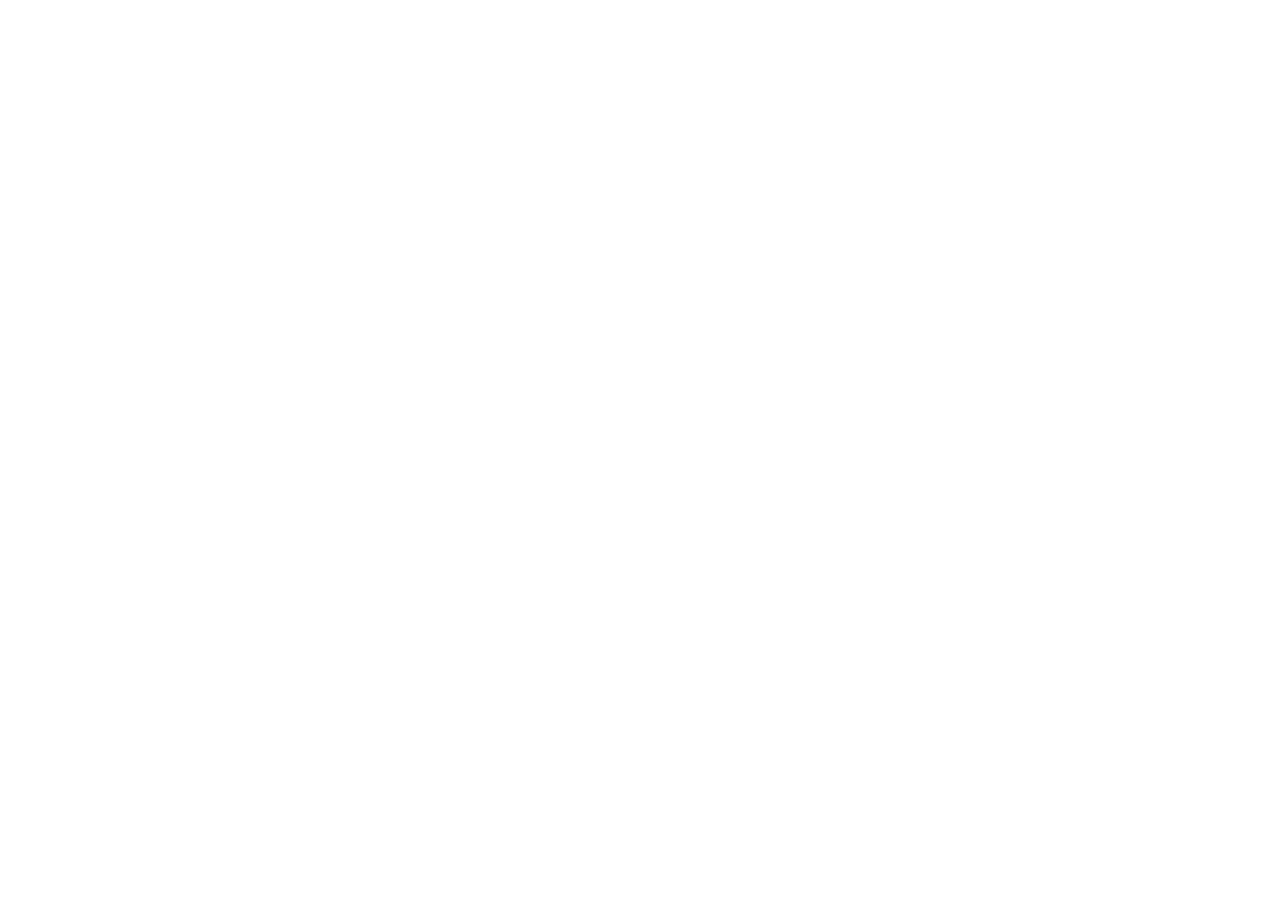
==== Day 1 Expanding Cards/index.htm @ eecd6eff "practice" ====
<!DOCTYPE html>
<html lang="en">
  <head>
    <meta charset="utf-8" />
    <meta name="author" content="Abhishek Soren" />
    <meta name="viewport" content="width=device-width, initial-scale=1" />
    <link rel="stylesheet"
      href="https://cdnjs.cloudflare.com/ajax/libs/font-awesome/6.6.0/css/all.min.css"
      integrity="sha512-Kc323vGBEqzTmouAECnVceyQqyqdsSiqLQISBL29aUW4U/M7pSPA/gEUZQqv1cwx4OnYxTxve5UMg5GT6L4JJg=="
      crossorigin="anonymous" referrerpolicy="no-referrer" />
    <link rel="stylesheet" href="./style/main.css" />
    <title></title>
  </head>
  <body>
    <!-- code -->

    <script src=".script/script.js" async defer></script>
  </body>
</html>
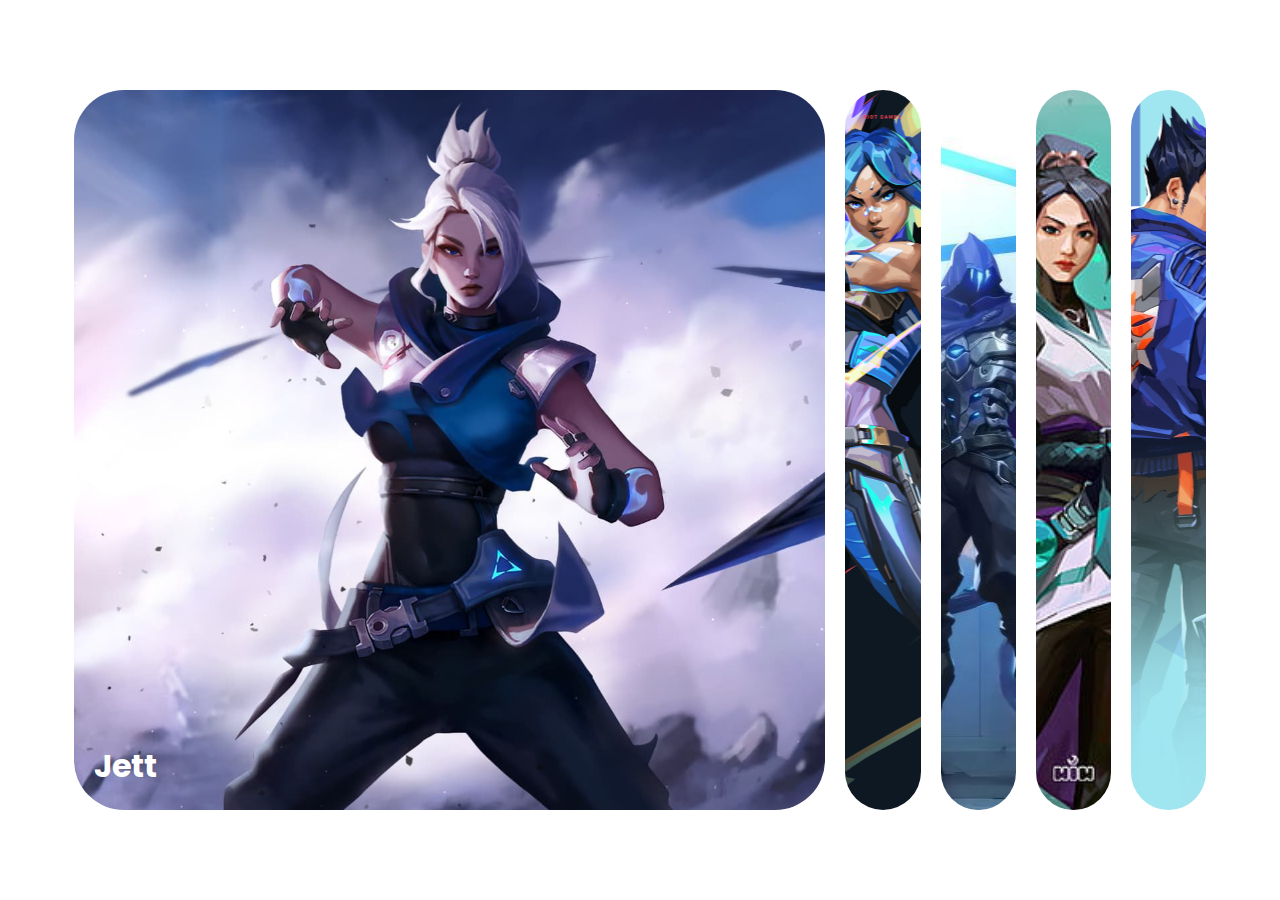
==== commit 3055f4ca: "update" ====
--- a/Day 1 Expanding Cards/index.htm
+++ b/Day 1 Expanding Cards/index.htm
@@ -9,10 +9,33 @@
       integrity="sha512-Kc323vGBEqzTmouAECnVceyQqyqdsSiqLQISBL29aUW4U/M7pSPA/gEUZQqv1cwx4OnYxTxve5UMg5GT6L4JJg=="
       crossorigin="anonymous" referrerpolicy="no-referrer" />
     <link rel="stylesheet" href="./style/main.css" />
-    <title></title>
+    <title>Expanding Cards</title>
   </head>
   <body>
     <!-- code -->
+    <div class="container">
+      <div class="panel active"
+        style="background-image: url('./assets/jett.jpeg');">
+        <h2>jett</h2>
+      </div>
+      <div class="panel"
+        style="background-image: url('./assets/neon.png');">
+        <h2>neon</h2>
+      </div>
+      <div class="panel"
+        style="background-image: url('./assets/omen.jpeg');">
+        <h2>omen</h2>
+      </div>
+      <div class="panel"
+        style="background-image: url('./assets/sage.jpg');">
+        <h2>sage</h2>
+      </div>
+      <div class="panel"
+        style="background-image: url('./assets/yoru.png');">
+        <h2>yoru</h2>
+      </div>
+
+    </div>
 
     <script src=".script/script.js" async defer></script>
   </body>
--- a/Day 1 Expanding Cards/style/main.css
+++ b/Day 1 Expanding Cards/style/main.css
@@ -0,0 +1,54 @@
+@import url("https://fonts.googleapis.com/css2?family=Dancing+Script:wght@400..700&family=Josefin+Sans:ital,wght@0,100..700;1,100..700&family=Nunito:ital,wght@0,200..1000;1,200..1000&family=Poppins:ital,wght@0,100;0,200;0,300;0,400;0,500;0,600;0,700;0,800;0,900;1,100;1,200;1,300;1,400;1,500;1,600;1,700;1,800;1,900&display=swap");
+* {
+  box-sizing: border-box;
+}
+
+body {
+  font-family: "Poppins", sans-serif;
+  margin: 0;
+  display: flex;
+  flex-direction: column;
+  align-items: center;
+  justify-content: center;
+  height: 100vh;
+  overflow: hidden;
+  margin: 0;
+}
+
+.container {
+  display: flex;
+  width: 90vw;
+}
+@media (max-width: 750px) {
+  .container {
+    width: 100vh;
+  }
+}
+.container .panel {
+  background-size: auto 100%;
+  background-position: center;
+  background-repeat: no-repeat;
+  height: 80vh;
+  border-radius: 50px;
+  color: white;
+  cursor: pointer;
+  flex: 0.5;
+  margin: 10px;
+  position: relative;
+  transition: flex 0.7s ease-in;
+}
+.container .panel h2 {
+  text-transform: capitalize;
+  font-size: 32px;
+  position: absolute;
+  bottom: 20px;
+  left: 20px;
+  margin: 0;
+  opacity: 0;
+}
+.container .panel.active {
+  flex: 5;
+}
+.container .panel.active h2 {
+  opacity: 1;
+}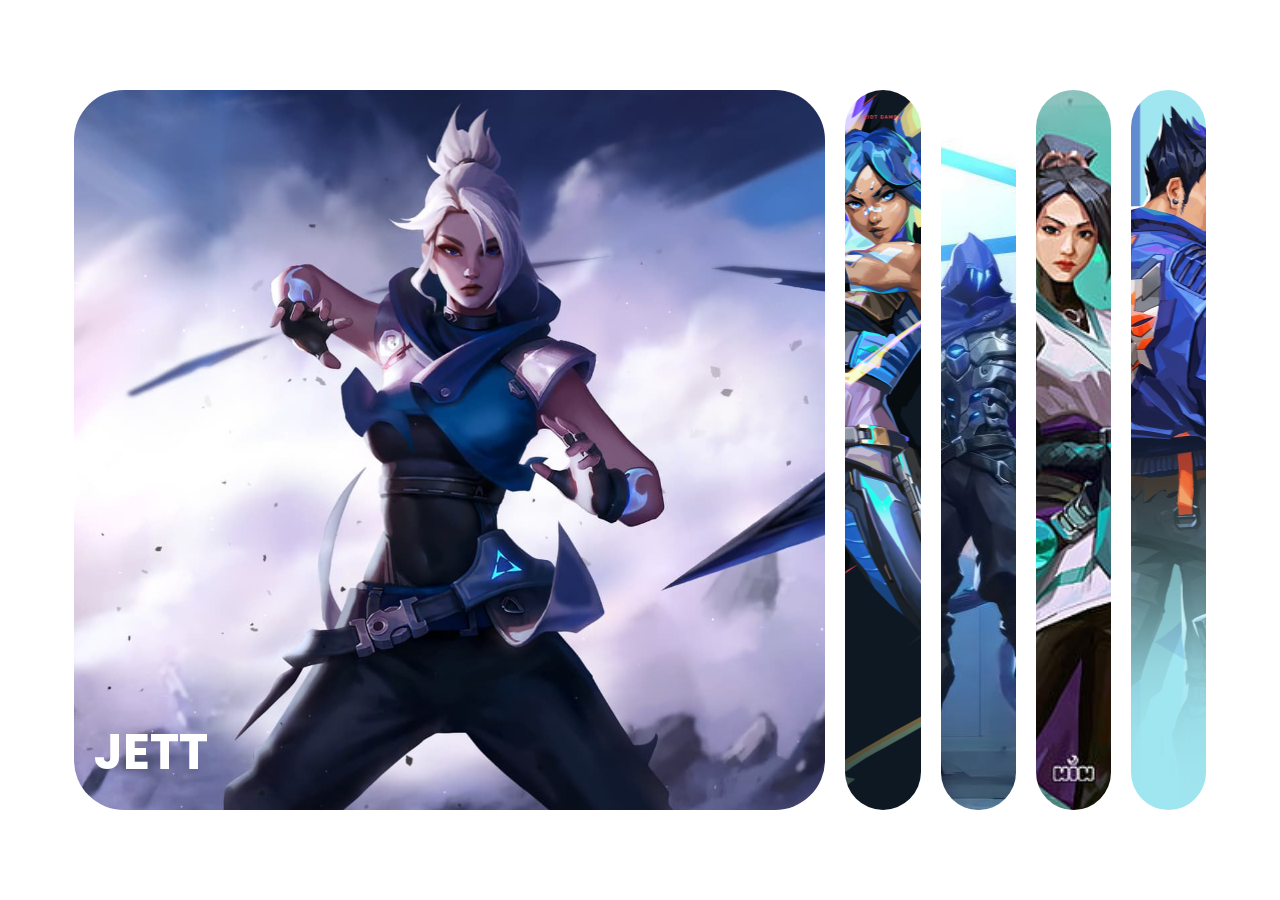
==== commit 6b96c90b: "update" ====
--- a/Day 1 Expanding Cards/index.htm
+++ b/Day 1 Expanding Cards/index.htm
@@ -19,7 +19,7 @@
         <h2>jett</h2>
       </div>
       <div class="panel"
-        style="background-image: url('./assets/neon.png');">
+        style="background-image: url('./assets/neon.png'); ">
         <h2>neon</h2>
       </div>
       <div class="panel"
--- a/Day 1 Expanding Cards/style/main.css
+++ b/Day 1 Expanding Cards/style/main.css
@@ -11,6 +11,7 @@
   align-items: center;
   justify-content: center;
   height: 100vh;
+  width: 100vw;
   overflow: hidden;
   margin: 0;
 }
@@ -21,11 +22,11 @@
 }
 @media (max-width: 750px) {
   .container {
-    width: 100vh;
+    width: 100vw;
   }
 }
 .container .panel {
-  background-size: auto 100%;
+  background-size: cover;
   background-position: center;
   background-repeat: no-repeat;
   height: 80vh;
@@ -37,18 +38,29 @@
   position: relative;
   transition: flex 0.7s ease-in;
 }
+@media (max-width: 750px) {
+  .container .panel:nth-of-type(4), .container .panel:nth-of-type(5) {
+    display: none;
+  }
+}
 .container .panel h2 {
-  text-transform: capitalize;
-  font-size: 32px;
+  text-transform: uppercase;
+  font-size: 50px;
   position: absolute;
   bottom: 20px;
   left: 20px;
   margin: 0;
   opacity: 0;
+  transition: opacity 0.3s 0.6s;
 }
 .container .panel.active {
   flex: 5;
 }
+@media (max-width: 750px) {
+  .container .panel.active {
+    flex: 3;
+  }
+}
 .container .panel.active h2 {
   opacity: 1;
 }